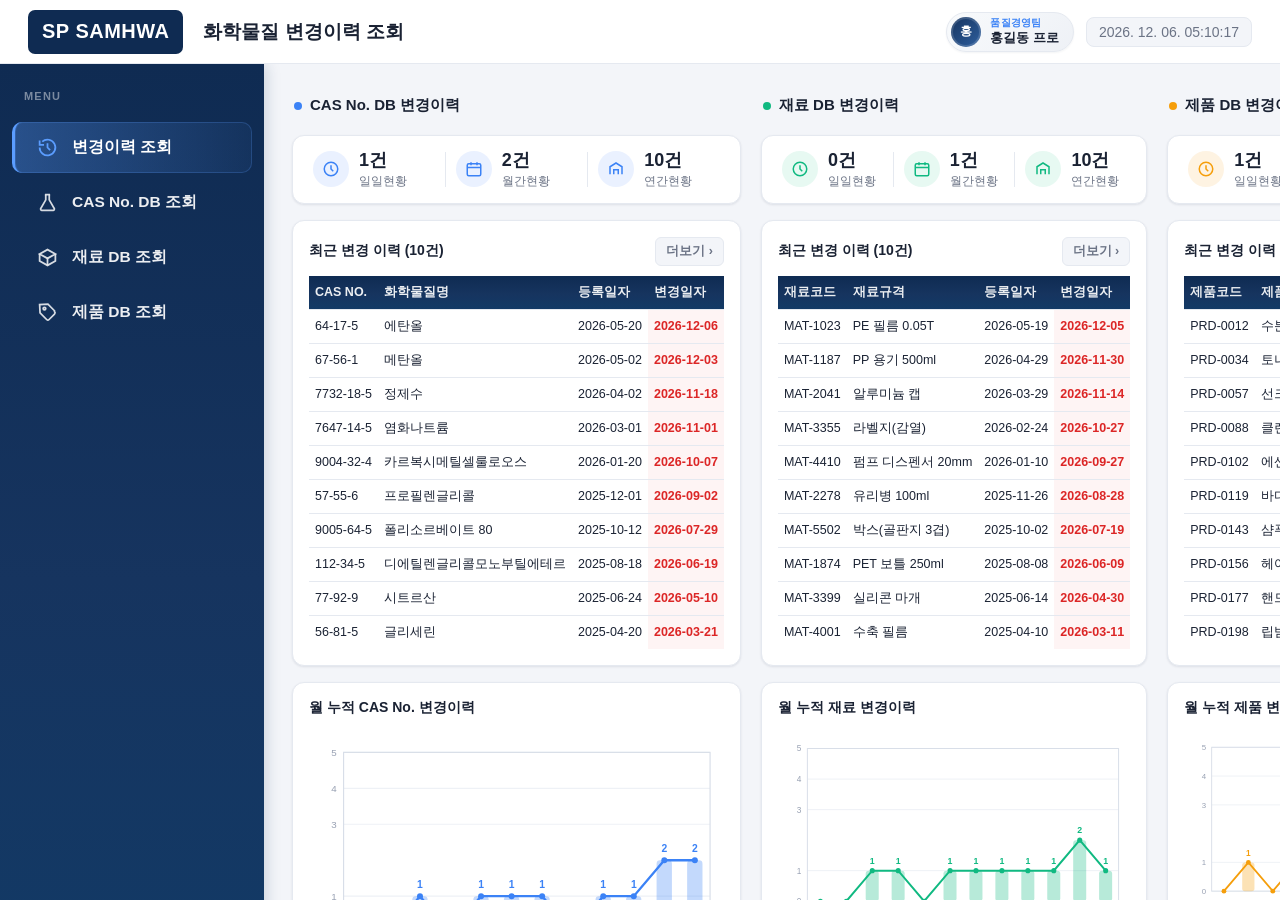
==== index.html @ 1446a9ec "Add chemical substance change history lookup prototype Static HTML/CSS/JS prototype for the change-h" ====
<!DOCTYPE html>
<html lang="ko">
<head>
<meta charset="UTF-8">
<meta http-equiv="refresh" content="0; url=1페이지_메인대시보드.html">
<title>화학물질 변경이력 조회</title>
</head>
<body>
  <p><a href="1페이지_메인대시보드.html">화학물질 변경이력 조회로 이동</a></p>
</body>
</html>
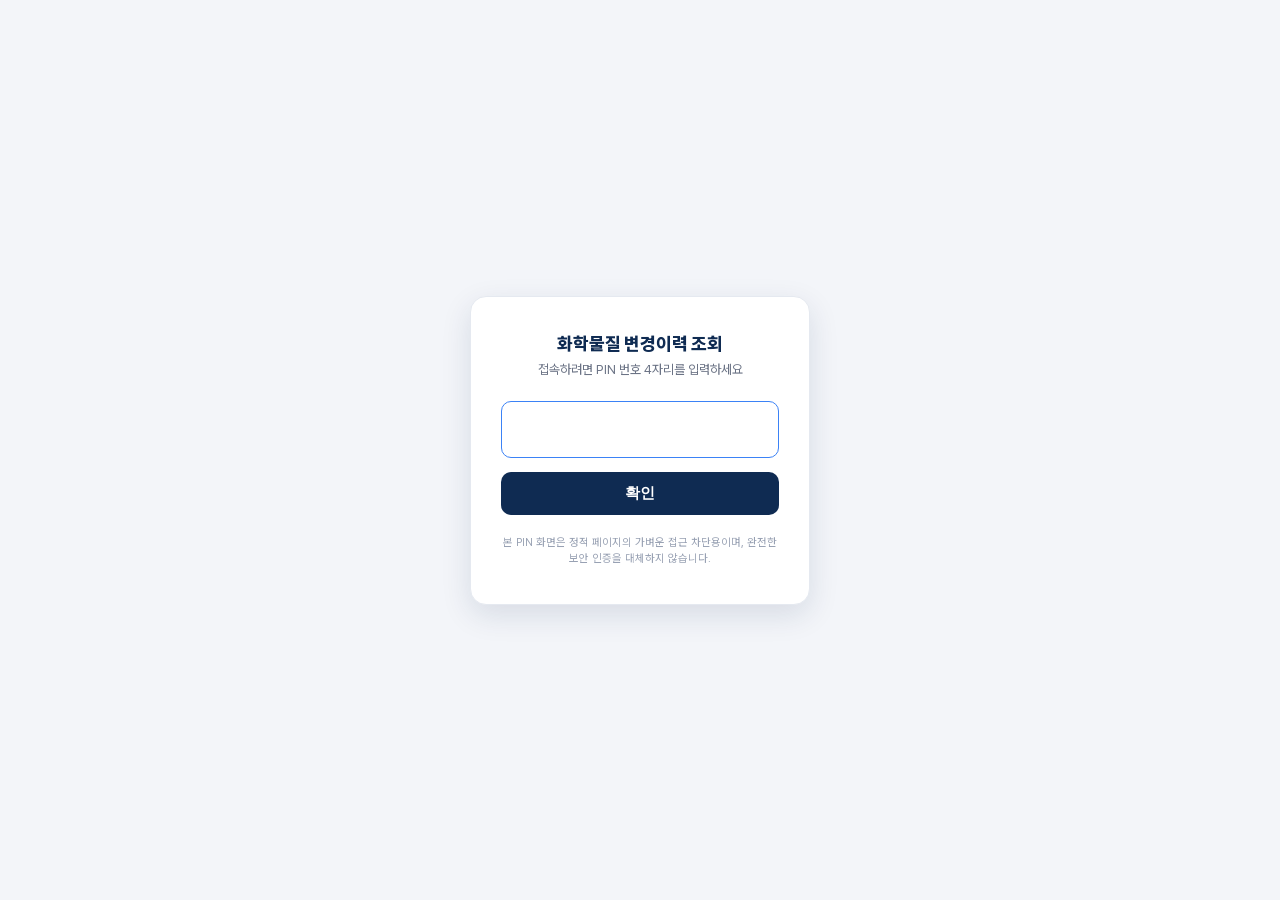
==== commit 57ec7a14: "Add PIN entry gate to index.html Static, client-side-only 4-digit PIN gate in front of the app: PIN " ====
--- a/index.html
+++ b/index.html
@@ -2,10 +2,154 @@
 <html lang="ko">
 <head>
 <meta charset="UTF-8">
-<meta http-equiv="refresh" content="0; url=1페이지_메인대시보드.html">
+<meta name="viewport" content="width=device-width, initial-scale=1.0">
 <title>화학물질 변경이력 조회</title>
+<style>
+  @font-face {
+    font-family: 'Pretendard Variable';
+    font-weight: 45 920;
+    font-style: normal;
+    font-display: swap;
+    src: url('fonts/PretendardVariable.woff2') format('woff2-variations');
+  }
+  * { box-sizing: border-box; }
+  html, body {
+    margin: 0;
+    height: 100%;
+    background: #f3f5f9;
+    font-family: "Pretendard Variable", "Pretendard", "Segoe UI", "Malgun Gothic", -apple-system, BlinkMacSystemFont, sans-serif;
+  }
+  #pin-gate {
+    min-height: 100vh;
+    display: flex;
+    align-items: center;
+    justify-content: center;
+    padding: 20px;
+  }
+  .pin-box {
+    width: 100%;
+    max-width: 340px;
+    background: #ffffff;
+    border: 1px solid #e5e9f0;
+    border-radius: 16px;
+    box-shadow: 0 10px 30px rgba(15, 43, 82, 0.12);
+    padding: 36px 30px;
+    text-align: center;
+  }
+  .pin-title { font-size: 18px; font-weight: 800; letter-spacing: -0.2px; color: #0f2b52; }
+  .pin-sub { margin-top: 8px; font-size: 13px; color: #6b7385; }
+  .pin-input {
+    margin-top: 24px;
+    width: 100%;
+    text-align: center;
+    font-size: 26px;
+    letter-spacing: 12px;
+    padding: 12px 0;
+    border: 1px solid #e5e9f0;
+    border-radius: 10px;
+    background: #f3f5f9;
+    color: #1a2233;
+    font-family: inherit;
+  }
+  .pin-input:focus { outline: none; border-color: #3b82f6; background: #ffffff; }
+  .pin-submit {
+    margin-top: 14px;
+    width: 100%;
+    padding: 12px 0;
+    border: none;
+    border-radius: 10px;
+    background: #0f2b52;
+    color: #fff;
+    font-weight: 700;
+    font-size: 14.5px;
+    cursor: pointer;
+  }
+  .pin-submit:hover { background: #16345f; }
+  .pin-error {
+    margin-top: 14px;
+    font-size: 12.5px;
+    font-weight: 600;
+    color: #dc2626;
+  }
+  .pin-note {
+    margin-top: 20px;
+    font-size: 11px;
+    color: #98a1b3;
+    line-height: 1.5;
+  }
+</style>
 </head>
 <body>
-  <p><a href="1페이지_메인대시보드.html">화학물질 변경이력 조회로 이동</a></p>
+  <div id="pin-gate">
+    <div class="pin-box">
+      <div class="pin-title">화학물질 변경이력 조회</div>
+      <div class="pin-sub">접속하려면 PIN 번호 4자리를 입력하세요</div>
+      <input type="password" id="pin-input" class="pin-input" inputmode="numeric" pattern="[0-9]*" maxlength="4" autocomplete="off">
+      <button type="button" id="pin-submit" class="pin-submit">확인</button>
+      <div id="pin-error" class="pin-error" hidden></div>
+      <div class="pin-note">본 PIN 화면은 정적 페이지의 가벼운 접근 차단용이며, 완전한 보안 인증을 대체하지 않습니다.</div>
+    </div>
+  </div>
+
+  <script>
+    // SHA-256("1946") — PIN 원문은 코드에 저장하지 않고 해시로만 비교
+    const PIN_HASH = '8ba5ef4e282bf7bc5cf13f731a1b9f525bd3b1f69cbfa24c1c69c303c0ac7019';
+    const SESSION_KEY = 'chemChangeHistoryPinVerified';
+    const ENTRY_PAGE = '1페이지_메인대시보드.html';
+
+    function goToApp() {
+      location.replace(ENTRY_PAGE);
+    }
+
+    async function sha256Hex(text) {
+      const data = new TextEncoder().encode(text);
+      const digest = await crypto.subtle.digest('SHA-256', data);
+      return Array.from(new Uint8Array(digest)).map(b => b.toString(16).padStart(2, '0')).join('');
+    }
+
+    if (sessionStorage.getItem(SESSION_KEY) === 'true') {
+      goToApp();
+    } else {
+      const input = document.getElementById('pin-input');
+      const submitBtn = document.getElementById('pin-submit');
+      const errorEl = document.getElementById('pin-error');
+
+      function showError(msg) {
+        errorEl.textContent = msg;
+        errorEl.hidden = false;
+      }
+
+      input.addEventListener('input', () => {
+        input.value = input.value.replace(/\D/g, '').slice(0, 4);
+        errorEl.hidden = true;
+      });
+
+      async function verify() {
+        if (input.value.length !== 4) {
+          showError('4자리 숫자를 입력하세요.');
+          return;
+        }
+        if (!(window.crypto && window.crypto.subtle)) {
+          showError('이 브라우저 환경에서는 인증을 사용할 수 없습니다.');
+          return;
+        }
+        const hash = await sha256Hex(input.value);
+        if (hash === PIN_HASH) {
+          sessionStorage.setItem(SESSION_KEY, 'true');
+          goToApp();
+        } else {
+          showError('PIN 번호가 올바르지 않습니다.');
+          input.value = '';
+          input.focus();
+        }
+      }
+
+      submitBtn.addEventListener('click', verify);
+      input.addEventListener('keydown', (e) => {
+        if (e.key === 'Enter') verify();
+      });
+      input.focus();
+    }
+  </script>
 </body>
 </html>
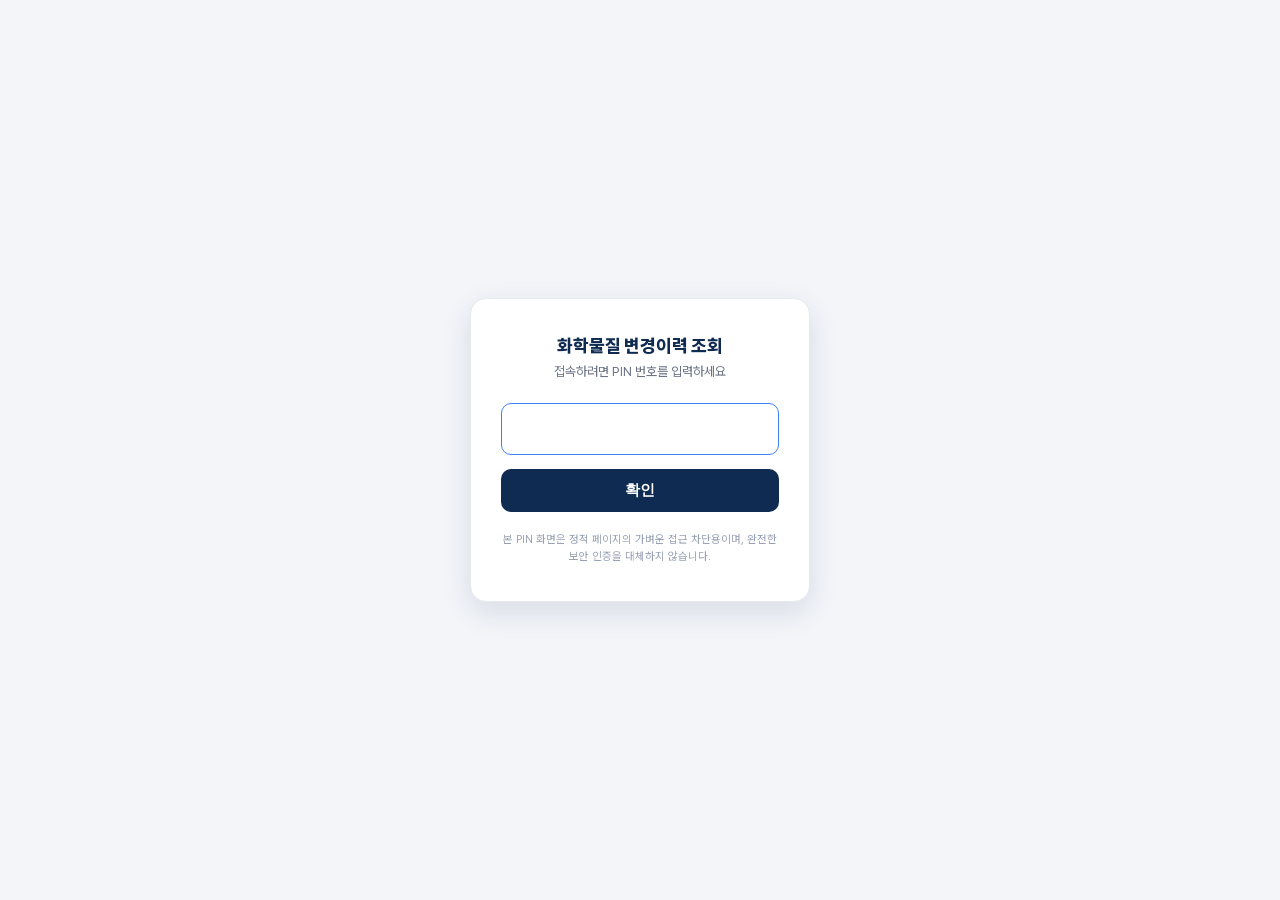
==== commit 2f715d31: "Drop '4-digit' wording and allow up to 10 chars in PIN input PIN itself is unchanged (1946); only th" ====
--- a/index.html
+++ b/index.html
@@ -42,8 +42,8 @@
     margin-top: 24px;
     width: 100%;
     text-align: center;
-    font-size: 26px;
-    letter-spacing: 12px;
+    font-size: 22px;
+    letter-spacing: 8px;
     padding: 12px 0;
     border: 1px solid #e5e9f0;
     border-radius: 10px;
@@ -83,8 +83,8 @@
   <div id="pin-gate">
     <div class="pin-box">
       <div class="pin-title">화학물질 변경이력 조회</div>
-      <div class="pin-sub">접속하려면 PIN 번호 4자리를 입력하세요</div>
-      <input type="password" id="pin-input" class="pin-input" inputmode="numeric" pattern="[0-9]*" maxlength="4" autocomplete="off">
+      <div class="pin-sub">접속하려면 PIN 번호를 입력하세요</div>
+      <input type="password" id="pin-input" class="pin-input" inputmode="numeric" pattern="[0-9]*" maxlength="10" autocomplete="off">
       <button type="button" id="pin-submit" class="pin-submit">확인</button>
       <div id="pin-error" class="pin-error" hidden></div>
       <div class="pin-note">본 PIN 화면은 정적 페이지의 가벼운 접근 차단용이며, 완전한 보안 인증을 대체하지 않습니다.</div>
@@ -107,7 +107,7 @@
       return Array.from(new Uint8Array(digest)).map(b => b.toString(16).padStart(2, '0')).join('');
     }
 
-    if (sessionStorage.getItem(SESSION_KEY) === 'true') {
+    if (localStorage.getItem(SESSION_KEY) === 'true') {
       goToApp();
     } else {
       const input = document.getElementById('pin-input');
@@ -120,13 +120,13 @@
       }
 
       input.addEventListener('input', () => {
-        input.value = input.value.replace(/\D/g, '').slice(0, 4);
+        input.value = input.value.replace(/\D/g, '').slice(0, 10);
         errorEl.hidden = true;
       });
 
       async function verify() {
-        if (input.value.length !== 4) {
-          showError('4자리 숫자를 입력하세요.');
+        if (input.value.length === 0) {
+          showError('PIN 번호를 입력하세요.');
           return;
         }
         if (!(window.crypto && window.crypto.subtle)) {
@@ -135,7 +135,7 @@
         }
         const hash = await sha256Hex(input.value);
         if (hash === PIN_HASH) {
-          sessionStorage.setItem(SESSION_KEY, 'true');
+          localStorage.setItem(SESSION_KEY, 'true');
           goToApp();
         } else {
           showError('PIN 번호가 올바르지 않습니다.');
